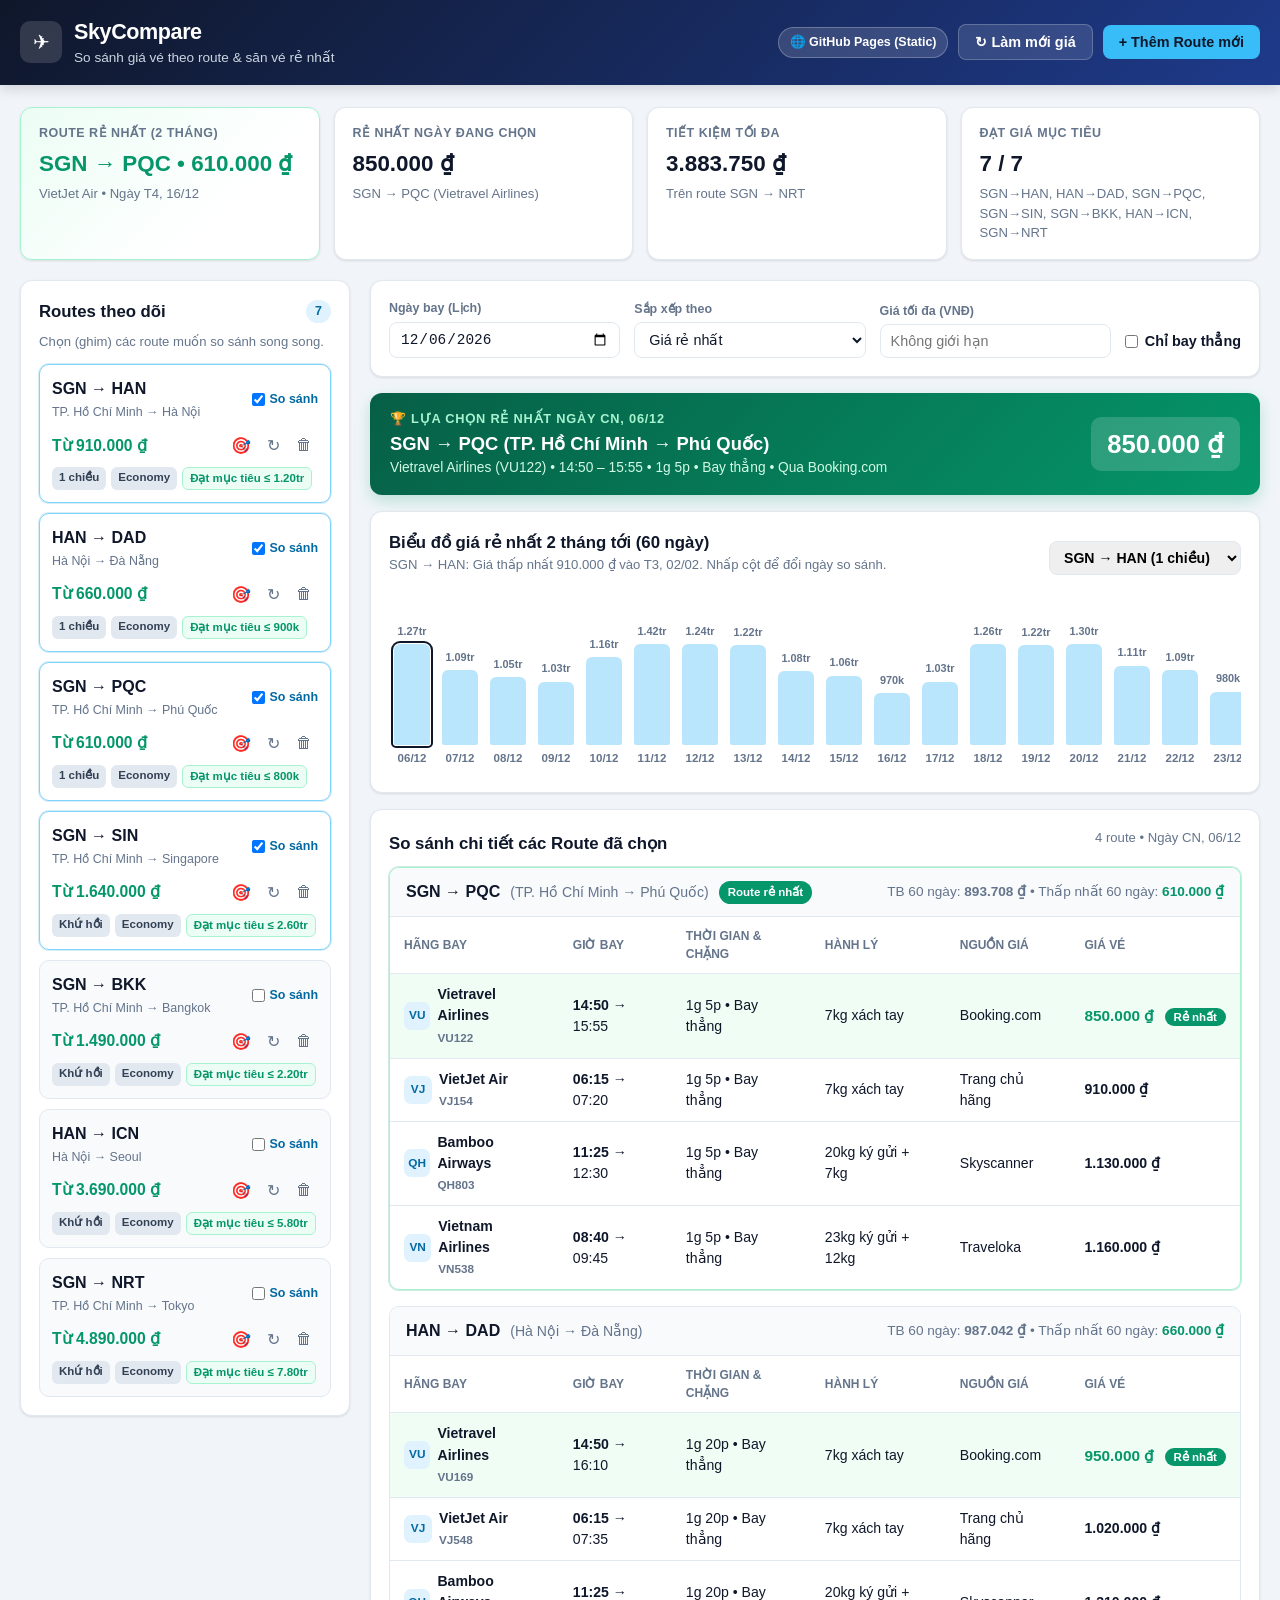
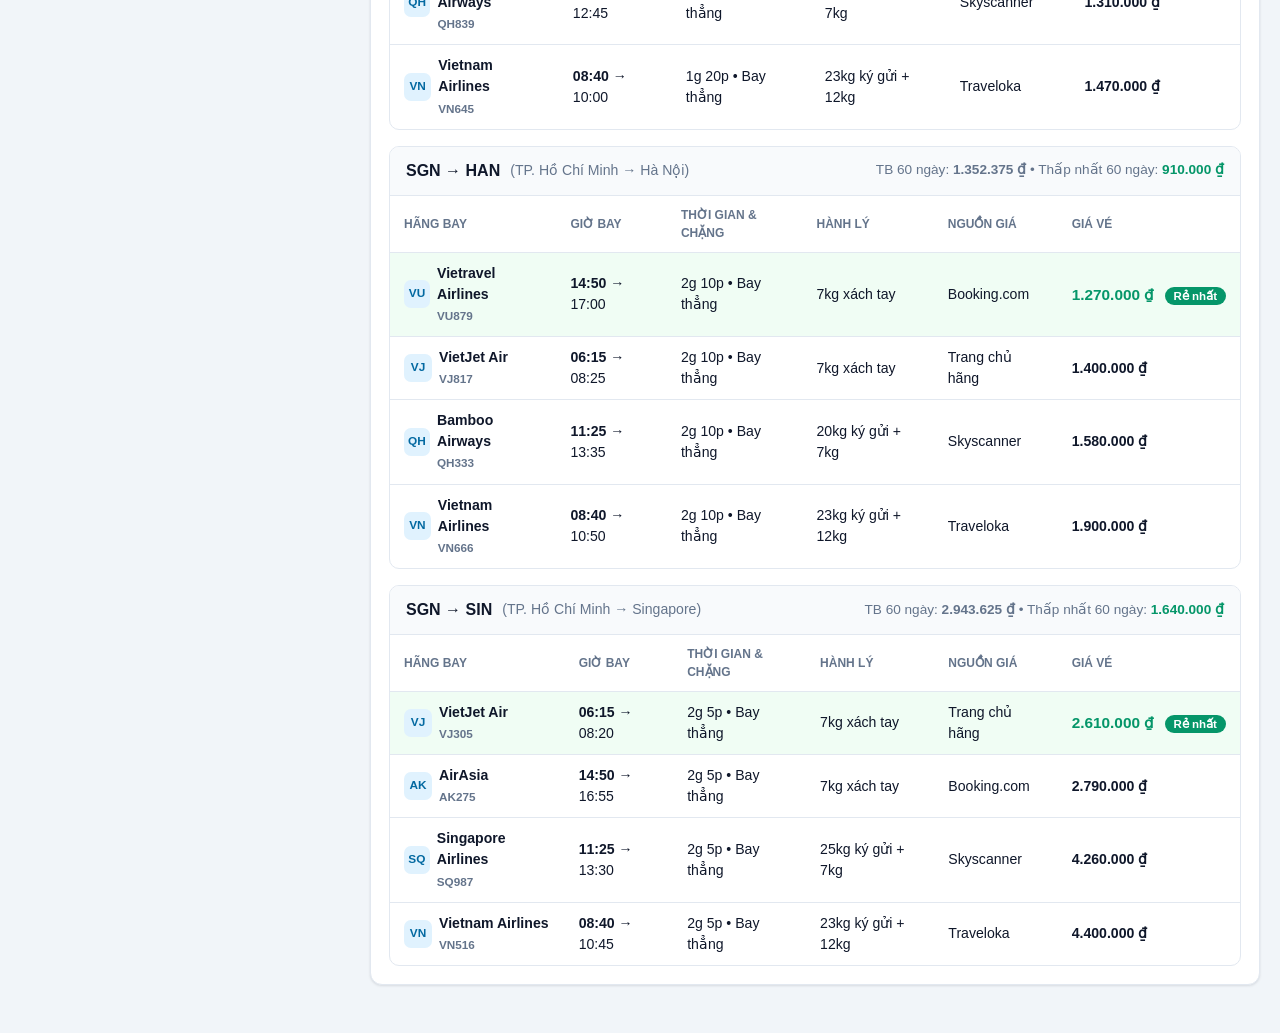
==== docs/index.html @ ad009be5 "Add static client-side fallback engine and docs/ for GitHub Pages" ====
<!DOCTYPE html>
<html lang="vi">
<head>
  <meta charset="UTF-8" />
  <meta name="viewport" content="width=device-width, initial-scale=1.0" />
  <title>SkyCompare — So sánh giá vé máy bay theo Route</title>
  <link rel="stylesheet" href="./styles.css" />
</head>
<body>
  <header class="topbar">
    <div class="container topbar-inner">
      <div class="brand">
        <div class="brand-icon" aria-hidden="true">✈</div>
        <div>
          <h1>SkyCompare</h1>
          <p class="subtitle">So sánh giá vé theo route &amp; săn vé rẻ nhất</p>
        </div>
      </div>
      <div class="topbar-actions">
        <span id="live-status-pill" class="status-pill status-demo" title="Trạng thái nguồn dữ liệu giá vé">🟡 Demo</span>
        <button id="btn-open-settings" class="btn btn-ghost" title="Cấu hình API tra giá trực tuyến (SerpApi / Amadeus)">
          ⚙ API Realtime
        </button>
        <button id="btn-refresh-all" class="btn btn-ghost" title="Cập nhật lại giá mới nhất cho các route đang chọn">
          ↻ Làm mới giá
        </button>
        <button id="btn-open-modal" class="btn btn-primary">
          + Thêm Route mới
        </button>
      </div>
    </div>
  </header>

  <main class="container main-content">
    <!-- KPI Summary -->
    <section class="kpi-grid" aria-label="Tổng quan giá vé">
      <article class="kpi-card kpi-highlight">
        <span class="kpi-label">Route rẻ nhất (2 tháng)</span>
        <strong id="kpi-best-route" class="kpi-value">—</strong>
        <span id="kpi-best-route-sub" class="kpi-sub">Đang tải...</span>
      </article>
      <article class="kpi-card">
        <span class="kpi-label">Rẻ nhất ngày đang chọn</span>
        <strong id="kpi-best-today" class="kpi-value">—</strong>
        <span id="kpi-best-today-sub" class="kpi-sub">—</span>
      </article>
      <article class="kpi-card">
        <span class="kpi-label">Tiết kiệm tối đa</span>
        <strong id="kpi-savings" class="kpi-value">—</strong>
        <span id="kpi-savings-sub" class="kpi-sub">So với giá trung bình</span>
      </article>
      <article class="kpi-card">
        <span class="kpi-label">Đạt giá mục tiêu</span>
        <strong id="kpi-alerts" class="kpi-value">—</strong>
        <span id="kpi-alerts-sub" class="kpi-sub">Route đang có giá tốt</span>
      </article>
    </section>

    <div class="workspace">
      <!-- Sidebar: Tracked Routes -->
      <aside class="sidebar">
        <div class="panel">
          <div class="panel-header">
            <h2>Routes theo dõi</h2>
            <span id="route-count" class="badge">0</span>
          </div>
          <p class="panel-hint">Chọn (ghim) các route muốn so sánh song song.</p>
          <div id="route-list" class="route-list"></div>
        </div>
      </aside>

      <!-- Main Comparison Area -->
      <section class="comparison-area">
        <!-- Filters -->
        <div class="panel filter-bar">
          <div class="filter-group">
            <label for="filter-date">Ngày bay (Lịch)</label>
            <input id="filter-date" type="date" />
          </div>
          <div class="filter-group">
            <label for="filter-sort">Sắp xếp theo</label>
            <select id="filter-sort">
              <option value="price">Giá rẻ nhất</option>
              <option value="duration">Bay nhanh nhất</option>
              <option value="savings">Tiết kiệm nhiều nhất</option>
            </select>
          </div>
          <div class="filter-group">
            <label for="filter-max-price">Giá tối đa (VNĐ)</label>
            <input id="filter-max-price" type="number" step="100000" min="0" placeholder="Không giới hạn" />
          </div>
          <div class="filter-group filter-checkbox">
            <label class="checkbox-label">
              <input id="filter-direct" type="checkbox" />
              <span>Chỉ bay thẳng</span>
            </label>
          </div>
        </div>

        <!-- Cheapest Winner Banner -->
        <div id="winner-banner" class="winner-banner hidden"></div>

        <!-- 60-Day Price Trend Chart -->
        <div class="panel chart-panel">
          <div class="panel-header">
            <div>
              <h2>Biểu đồ giá rẻ nhất 2 tháng tới (60 ngày)</h2>
              <p id="chart-subtitle" class="panel-hint">Nhấp vào từng cột ngày để chuyển nhanh ngày so sánh</p>
            </div>
            <select id="chart-route-select" aria-label="Chọn route cho biểu đồ"></select>
          </div>
          <div id="price-chart" class="price-chart"></div>
        </div>

        <!-- Side-by-Side Comparison Cards / Table -->
        <div class="panel">
          <div class="panel-header">
            <h2>So sánh chi tiết các Route đã chọn</h2>
            <span id="compare-summary" class="panel-hint"></span>
          </div>
          <div id="compare-container" class="compare-container"></div>
        </div>
      </section>
    </div>
  </main>

  <!-- Add Route Modal -->
  <div id="add-route-modal" class="modal-backdrop hidden" role="dialog" aria-modal="true" aria-labelledby="modal-title">
    <div class="modal">
      <div class="modal-header">
        <h3 id="modal-title">Thêm Route bay mới</h3>
        <button id="btn-close-modal" class="icon-btn" aria-label="Đóng">✕</button>
      </div>
      <form id="add-route-form" class="modal-form">
        <div class="form-row">
          <div class="form-field">
            <label for="input-origin">Điểm đi (Tìm hoặc nhập mã IATA)</label>
            <input id="input-origin" list="airports-datalist" placeholder="VD: SGN, HAN, JFK..." required autocomplete="off" />
          </div>
          <div class="form-field">
            <label for="input-destination">Điểm đến (Tìm hoặc nhập mã IATA)</label>
            <input id="input-destination" list="airports-datalist" placeholder="VD: LHR, CDG, NRT..." required autocomplete="off" />
          </div>
        </div>
        <datalist id="airports-datalist"></datalist>
        <p class="panel-hint" style="margin: -4px 0 0 0; font-size: 0.78rem;">
          Hỗ trợ toàn bộ sân bay trên thế giới: gõ tên thành phố/quốc gia để chọn hoặc nhập trực tiếp mã IATA 3 chữ cái bất kỳ (VD: LAX, CDG, DXB, SYD).
        </p>
        <div class="form-row">
          <div class="form-field">
            <label for="input-trip-type">Loại vé</label>
            <select id="input-trip-type">
              <option value="one_way">Một chiều</option>
              <option value="round_trip">Khứ hồi</option>
            </select>
          </div>
          <div class="form-field">
            <label for="input-cabin">Hạng vé</label>
            <select id="input-cabin">
              <option value="Economy">Phổ thông (Economy)</option>
              <option value="Business">Thương gia (Business)</option>
            </select>
          </div>
        </div>
        <div class="form-field">
          <label for="input-target-price">Giá mục tiêu cảnh báo (VNĐ, tuỳ chọn)</label>
          <input id="input-target-price" type="number" step="50000" min="100000" placeholder="VD: 1200000" />
        </div>
        <p id="form-error" class="form-error hidden"></p>
        <div class="modal-actions">
          <button type="button" id="btn-cancel-modal" class="btn btn-secondary">Huỷ</button>
          <button type="submit" class="btn btn-primary">Thêm &amp; So sánh</button>
        </div>
      </form>
    </div>
  </div>

  <!-- API Settings Modal -->
  <div id="settings-modal" class="modal-backdrop hidden" role="dialog" aria-modal="true" aria-labelledby="settings-title">
    <div class="modal">
      <div class="modal-header">
        <h3 id="settings-title">Cài đặt nguồn dữ liệu Realtime</h3>
        <button id="btn-close-settings" class="icon-btn" aria-label="Đóng">✕</button>
      </div>
      <p class="panel-hint" style="margin-bottom:12px">
        Các trang như Booking.com, Traveloka chặn bot trực tiếp bằng Cloudflare/CAPTCHA. Để lấy giá <strong>realtime</strong> ổn định từ nhiều hãng &amp; OTA, bạn có thể gắn API key miễn phí từ <strong>SerpApi (Google Flights)</strong> hoặc <strong>Amadeus</strong>.
      </p>
      <form id="settings-form" class="modal-form">
        <div class="form-field">
          <label for="setting-provider">Chế độ nguồn dữ liệu</label>
          <select id="setting-provider">
            <option value="auto">Tự động (Ưu tiên Live API nếu có key)</option>
            <option value="serpapi">SerpApi — Google Flights (Tổng hợp hãng &amp; OTA)</option>
            <option value="amadeus">Amadeus Self-Service Flight API</option>
            <option value="demo">Dữ liệu mẫu (Offline Demo)</option>
          </select>
        </div>
        <div class="form-field">
          <label for="setting-serpapi-key">SerpApi API Key <small>(lấy miễn phí tại serpapi.com)</small></label>
          <input id="setting-serpapi-key" type="password" placeholder="Nhập SERPAPI_KEY (để trống nếu giữ nguyên)" />
        </div>
        <div class="form-row">
          <div class="form-field">
            <label for="setting-amadeus-id">Amadeus Client ID</label>
            <input id="setting-amadeus-id" type="password" placeholder="AMADEUS_CLIENT_ID" />
          </div>
          <div class="form-field">
            <label for="setting-amadeus-secret">Amadeus Client Secret</label>
            <input id="setting-amadeus-secret" type="password" placeholder="AMADEUS_CLIENT_SECRET" />
          </div>
        </div>
        <div class="form-field">
          <label for="setting-amadeus-env">Môi trường Amadeus</label>
          <select id="setting-amadeus-env">
            <option value="test">Test (Sandbox miễn phí)</option>
            <option value="production">Production</option>
          </select>
        </div>
        <p id="settings-error" class="form-error hidden"></p>
        <div class="modal-actions">
          <button type="button" id="btn-cancel-settings" class="btn btn-secondary">Đóng</button>
          <button type="submit" id="btn-save-settings" class="btn btn-primary">Lưu cấu hình</button>
        </div>
      </form>
    </div>
  </div>

  <div id="toast" class="toast hidden" role="status"></div>
  <script src="./client_engine.js"></script>
  <script src="./app.js"></script>
</body>
</html>
---- docs/styles.css ----
:root {
  --bg: #f1f5f9;
  --surface: #ffffff;
  --surface-alt: #f8fafc;
  --border: #e2e8f0;
  --text: #0f172a;
  --text-muted: #64748b;
  --primary: #0284c7;
  --primary-dark: #0369a1;
  --emerald: #059669;
  --emerald-bg: #ecfdf5;
  --emerald-border: #a7f3d0;
  --amber: #d97706;
  --amber-bg: #fffbeb;
  --danger: #dc2626;
  --radius: 12px;
  --shadow: 0 1px 3px rgba(15, 23, 42, 0.08), 0 1px 2px rgba(15, 23, 42, 0.04);
}

* {
  box-sizing: border-box;
  margin: 0;
  padding: 0;
}

body {
  font-family: -apple-system, BlinkMacSystemFont, "Segoe UI", Roboto, "Helvetica Neue", Arial, sans-serif;
  background: var(--bg);
  color: var(--text);
  line-height: 1.5;
}

.container {
  max-width: 1360px;
  margin: 0 auto;
  padding: 0 20px;
}

/* Topbar */
.topbar {
  background: linear-gradient(135deg, #0f172a 0%, #1e3a8a 100%);
  color: #fff;
  padding: 16px 0;
  box-shadow: 0 4px 12px rgba(15, 23, 42, 0.15);
}

.topbar-inner {
  display: flex;
  align-items: center;
  justify-content: space-between;
  gap: 16px;
  flex-wrap: wrap;
}

.brand {
  display: flex;
  align-items: center;
  gap: 12px;
}

.brand-icon {
  width: 42px;
  height: 42px;
  border-radius: 10px;
  background: rgba(255, 255, 255, 0.14);
  display: grid;
  place-items: center;
  font-size: 20px;
}

.brand h1 {
  font-size: 1.35rem;
  font-weight: 700;
  letter-spacing: -0.02em;
}

.subtitle {
  font-size: 0.85rem;
  color: #cbd5e1;
}

.topbar-actions {
  display: flex;
  gap: 10px;
  align-items: center;
  flex-wrap: wrap;
}

.status-pill {
  font-size: 0.78rem;
  font-weight: 700;
  padding: 5px 11px;
  border-radius: 999px;
  background: rgba(255, 255, 255, 0.14);
  color: #fff;
  border: 1px solid rgba(255, 255, 255, 0.25);
}

.status-pill.status-live {
  background: rgba(16, 185, 129, 0.22);
  border-color: #34d399;
  color: #a7f3d0;
}

.tag-live {
  background: #dcfce7;
  color: #166534;
  border: 1px solid #86efac;
}

/* Buttons */
.btn {
  border: none;
  border-radius: 8px;
  padding: 9px 16px;
  font-size: 0.9rem;
  font-weight: 600;
  cursor: pointer;
  transition: transform 0.1s ease, background 0.15s ease, opacity 0.15s ease;
  display: inline-flex;
  align-items: center;
  gap: 6px;
}

.btn:active {
  transform: scale(0.98);
}

.btn-primary {
  background: #38bdf8;
  color: #0f172a;
}

.btn-primary:hover {
  background: #7dd3fc;
}

.btn-ghost {
  background: rgba(255, 255, 255, 0.12);
  color: #fff;
  border: 1px solid rgba(255, 255, 255, 0.22);
}

.btn-ghost:hover {
  background: rgba(255, 255, 255, 0.2);
}

.btn-secondary {
  background: var(--surface-alt);
  color: var(--text);
  border: 1px solid var(--border);
}

.btn-secondary:hover {
  background: var(--border);
}

.icon-btn {
  background: transparent;
  border: none;
  cursor: pointer;
  color: var(--text-muted);
  font-size: 1rem;
  padding: 4px 6px;
  border-radius: 6px;
}

.icon-btn:hover {
  background: var(--surface-alt);
  color: var(--text);
}

/* Main Content */
.main-content {
  padding-top: 22px;
  padding-bottom: 48px;
}

/* KPI Grid */
.kpi-grid {
  display: grid;
  grid-template-columns: repeat(4, minmax(0, 1fr));
  gap: 14px;
  margin-bottom: 20px;
}

.kpi-card {
  background: var(--surface);
  border: 1px solid var(--border);
  border-radius: var(--radius);
  padding: 16px 18px;
  box-shadow: var(--shadow);
  display: flex;
  flex-direction: column;
  gap: 4px;
}

.kpi-highlight {
  background: linear-gradient(135deg, #ecfdf5 0%, #ffffff 70%);
  border-color: var(--emerald-border);
}

.kpi-label {
  font-size: 0.78rem;
  font-weight: 600;
  text-transform: uppercase;
  letter-spacing: 0.04em;
  color: var(--text-muted);
}

.kpi-value {
  font-size: 1.4rem;
  font-weight: 700;
  color: var(--text);
}

.kpi-highlight .kpi-value {
  color: var(--emerald);
}

.kpi-sub {
  font-size: 0.82rem;
  color: var(--text-muted);
}

/* Workspace Layout */
.workspace {
  display: grid;
  grid-template-columns: 330px minmax(0, 1fr);
  gap: 20px;
  align-items: start;
}

.panel {
  background: var(--surface);
  border: 1px solid var(--border);
  border-radius: var(--radius);
  padding: 18px;
  box-shadow: var(--shadow);
}

.panel-header {
  display: flex;
  align-items: center;
  justify-content: space-between;
  gap: 10px;
  margin-bottom: 8px;
}

.panel-header h2 {
  font-size: 1.05rem;
  font-weight: 700;
}

.panel-hint {
  font-size: 0.82rem;
  color: var(--text-muted);
  margin-bottom: 12px;
}

.badge {
  background: #e0f2fe;
  color: var(--primary-dark);
  font-size: 0.78rem;
  font-weight: 700;
  padding: 2px 9px;
  border-radius: 999px;
}

/* Sidebar Route List */
.route-list {
  display: flex;
  flex-direction: column;
  gap: 10px;
}

.route-card {
  border: 1px solid var(--border);
  border-radius: 10px;
  padding: 12px;
  background: var(--surface-alt);
  transition: border-color 0.15s ease, background 0.15s ease;
}

.route-card.pinned {
  background: #ffffff;
  border-color: #7dd3fc;
  box-shadow: 0 0 0 1px rgba(2, 132, 199, 0.15);
}

.route-card-top {
  display: flex;
  align-items: center;
  justify-content: space-between;
  gap: 8px;
}

.route-code {
  font-weight: 700;
  font-size: 1rem;
  display: flex;
  align-items: center;
  gap: 6px;
}

.route-cities {
  font-size: 0.78rem;
  color: var(--text-muted);
  margin-top: 2px;
}

.route-meta {
  display: flex;
  align-items: center;
  justify-content: space-between;
  margin-top: 10px;
  gap: 8px;
}

.route-price {
  font-weight: 700;
  color: var(--emerald);
  font-size: 0.98rem;
}

.route-tags {
  display: flex;
  flex-wrap: wrap;
  gap: 5px;
  margin-top: 8px;
}

.tag {
  font-size: 0.72rem;
  padding: 2px 7px;
  border-radius: 6px;
  background: #e2e8f0;
  color: #334155;
  font-weight: 600;
}

.tag-alert {
  background: var(--emerald-bg);
  color: var(--emerald);
  border: 1px solid var(--emerald-border);
}

.route-actions {
  display: flex;
  align-items: center;
  gap: 4px;
}

.pin-toggle {
  display: inline-flex;
  align-items: center;
  gap: 5px;
  font-size: 0.78rem;
  font-weight: 600;
  color: var(--primary-dark);
  cursor: pointer;
}

/* Filter Bar */
.comparison-area {
  display: flex;
  flex-direction: column;
  gap: 16px;
}

.filter-bar {
  display: flex;
  flex-wrap: wrap;
  gap: 14px;
  align-items: flex-end;
}

.filter-group {
  display: flex;
  flex-direction: column;
  gap: 4px;
  min-width: 160px;
  flex: 1;
}

.filter-group label {
  font-size: 0.78rem;
  font-weight: 600;
  color: var(--text-muted);
}

.filter-group select,
.filter-group input[type="number"],
.filter-group input[type="date"],
.form-field select,
.form-field input {
  padding: 8px 10px;
  border: 1px solid var(--border);
  border-radius: 8px;
  font-size: 0.9rem;
  background: #fff;
  color: var(--text);
}

.filter-checkbox {
  flex: 0 0 auto;
  min-width: auto;
  justify-content: flex-end;
  padding-bottom: 6px;
}

.checkbox-label {
  display: inline-flex;
  align-items: center;
  gap: 7px;
  cursor: pointer;
  font-size: 0.9rem !important;
  color: var(--text) !important;
}

/* Winner Banner */
.winner-banner {
  background: linear-gradient(135deg, #065f46 0%, #059669 100%);
  color: #fff;
  border-radius: var(--radius);
  padding: 16px 20px;
  display: flex;
  align-items: center;
  justify-content: space-between;
  gap: 16px;
  flex-wrap: wrap;
  box-shadow: 0 6px 16px rgba(5, 150, 105, 0.22);
}

.winner-title {
  font-size: 0.8rem;
  text-transform: uppercase;
  letter-spacing: 0.06em;
  color: #a7f3d0;
  font-weight: 700;
}

.winner-main {
  font-size: 1.15rem;
  font-weight: 700;
  margin-top: 2px;
}

.winner-details {
  font-size: 0.86rem;
  color: #d1fae5;
}

.winner-price {
  font-size: 1.6rem;
  font-weight: 800;
  background: rgba(255, 255, 255, 0.16);
  padding: 8px 16px;
  border-radius: 10px;
}

/* Chart */
.chart-panel .panel-header {
  margin-bottom: 12px;
}

#chart-route-select {
  padding: 7px 10px;
  border-radius: 8px;
  border: 1px solid var(--border);
  font-size: 0.88rem;
  font-weight: 600;
}

.price-chart {
  width: 100%;
  overflow-x: auto;
}

.chart-bars {
  display: grid;
  grid-auto-flow: column;
  grid-auto-columns: minmax(42px, 1fr);
  gap: 6px;
  align-items: end;
  height: 175px;
  padding: 24px 2px 6px 2px;
}

.chart-col {
  display: flex;
  flex-direction: column;
  align-items: center;
  justify-content: flex-end;
  height: 100%;
  cursor: pointer;
  gap: 5px;
}

.chart-bar-price {
  font-size: 0.68rem;
  font-weight: 600;
  color: var(--text-muted);
}

.chart-bar {
  width: 100%;
  max-width: 36px;
  border-radius: 6px 6px 2px 2px;
  background: #bae6fd;
  transition: background 0.15s ease, transform 0.15s ease;
  min-height: 10px;
}

.chart-col:hover .chart-bar {
  background: var(--primary);
  transform: translateY(-2px);
}

.chart-col.cheapest .chart-bar {
  background: var(--emerald);
}

.chart-col.cheapest .chart-bar-price {
  color: var(--emerald);
  font-weight: 700;
}

.chart-col.active .chart-bar {
  outline: 2px solid #0f172a;
  outline-offset: 1px;
}

.chart-date {
  font-size: 0.72rem;
  color: var(--text-muted);
  font-weight: 600;
}

/* Comparison Cards */
.compare-container {
  display: flex;
  flex-direction: column;
  gap: 16px;
}

.compare-route-block {
  border: 1px solid var(--border);
  border-radius: 10px;
  overflow: hidden;
}

.compare-route-block.is-cheapest {
  border-color: var(--emerald-border);
  box-shadow: 0 0 0 1px rgba(5, 150, 105, 0.2);
}

.compare-route-header {
  background: var(--surface-alt);
  padding: 12px 16px;
  display: flex;
  align-items: center;
  justify-content: space-between;
  gap: 12px;
  flex-wrap: wrap;
  border-bottom: 1px solid var(--border);
}

.compare-route-title {
  display: flex;
  align-items: center;
  gap: 10px;
  font-weight: 700;
  font-size: 1rem;
}

.pill-cheapest {
  background: var(--emerald);
  color: #fff;
  font-size: 0.72rem;
  font-weight: 700;
  padding: 3px 9px;
  border-radius: 999px;
}

.quotes-table {
  width: 100%;
  border-collapse: collapse;
  font-size: 0.88rem;
}

.quotes-table th,
.quotes-table td {
  padding: 10px 14px;
  text-align: left;
  border-bottom: 1px solid var(--border);
}

.quotes-table th {
  font-size: 0.75rem;
  text-transform: uppercase;
  color: var(--text-muted);
  background: #fff;
}

.quotes-table tr:last-child td {
  border-bottom: none;
}

.quotes-table tr.best-row {
  background: #f0fdf4;
}

.airline-pill {
  display: inline-flex;
  align-items: center;
  gap: 7px;
  font-weight: 600;
}

.airline-code {
  display: inline-grid;
  place-items: center;
  width: 28px;
  height: 28px;
  border-radius: 7px;
  background: #e0f2fe;
  color: var(--primary-dark);
  font-size: 0.74rem;
  font-weight: 800;
}

.price-cell {
  font-weight: 700;
  color: var(--text);
  white-space: nowrap;
}

.best-row .price-cell {
  color: var(--emerald);
  font-size: 0.96rem;
}

.empty-state {
  text-align: center;
  padding: 36px 20px;
  color: var(--text-muted);
}

/* Modal */
.modal-backdrop {
  position: fixed;
  inset: 0;
  background: rgba(15, 23, 42, 0.55);
  display: grid;
  place-items: center;
  padding: 16px;
  z-index: 50;
}

.modal {
  background: #fff;
  border-radius: 14px;
  width: 100%;
  max-width: 480px;
  padding: 20px 22px;
  box-shadow: 0 20px 40px rgba(15, 23, 42, 0.25);
}

.modal-header {
  display: flex;
  align-items: center;
  justify-content: space-between;
  margin-bottom: 14px;
}

.modal-form {
  display: flex;
  flex-direction: column;
  gap: 14px;
}

.form-row {
  display: grid;
  grid-template-columns: 1fr 1fr;
  gap: 12px;
}

.form-field {
  display: flex;
  flex-direction: column;
  gap: 5px;
}

.form-field label {
  font-size: 0.82rem;
  font-weight: 600;
  color: var(--text-muted);
}

.form-error {
  color: var(--danger);
  font-size: 0.84rem;
  font-weight: 600;
}

.modal-actions {
  display: flex;
  justify-content: flex-end;
  gap: 10px;
  margin-top: 4px;
}

.hidden {
  display: none !important;
}

/* Toast */
.toast {
  position: fixed;
  bottom: 20px;
  right: 20px;
  background: #0f172a;
  color: #fff;
  padding: 10px 16px;
  border-radius: 10px;
  font-size: 0.88rem;
  font-weight: 600;
  box-shadow: 0 10px 24px rgba(15, 23, 42, 0.25);
  z-index: 60;
}

@media (max-width: 980px) {
  .kpi-grid {
    grid-template-columns: repeat(2, minmax(0, 1fr));
  }
  .workspace {
    grid-template-columns: 1fr;
  }
}

@media (max-width: 600px) {
  .kpi-grid {
    grid-template-columns: 1fr;
  }
  .form-row {
    grid-template-columns: 1fr;
  }
}
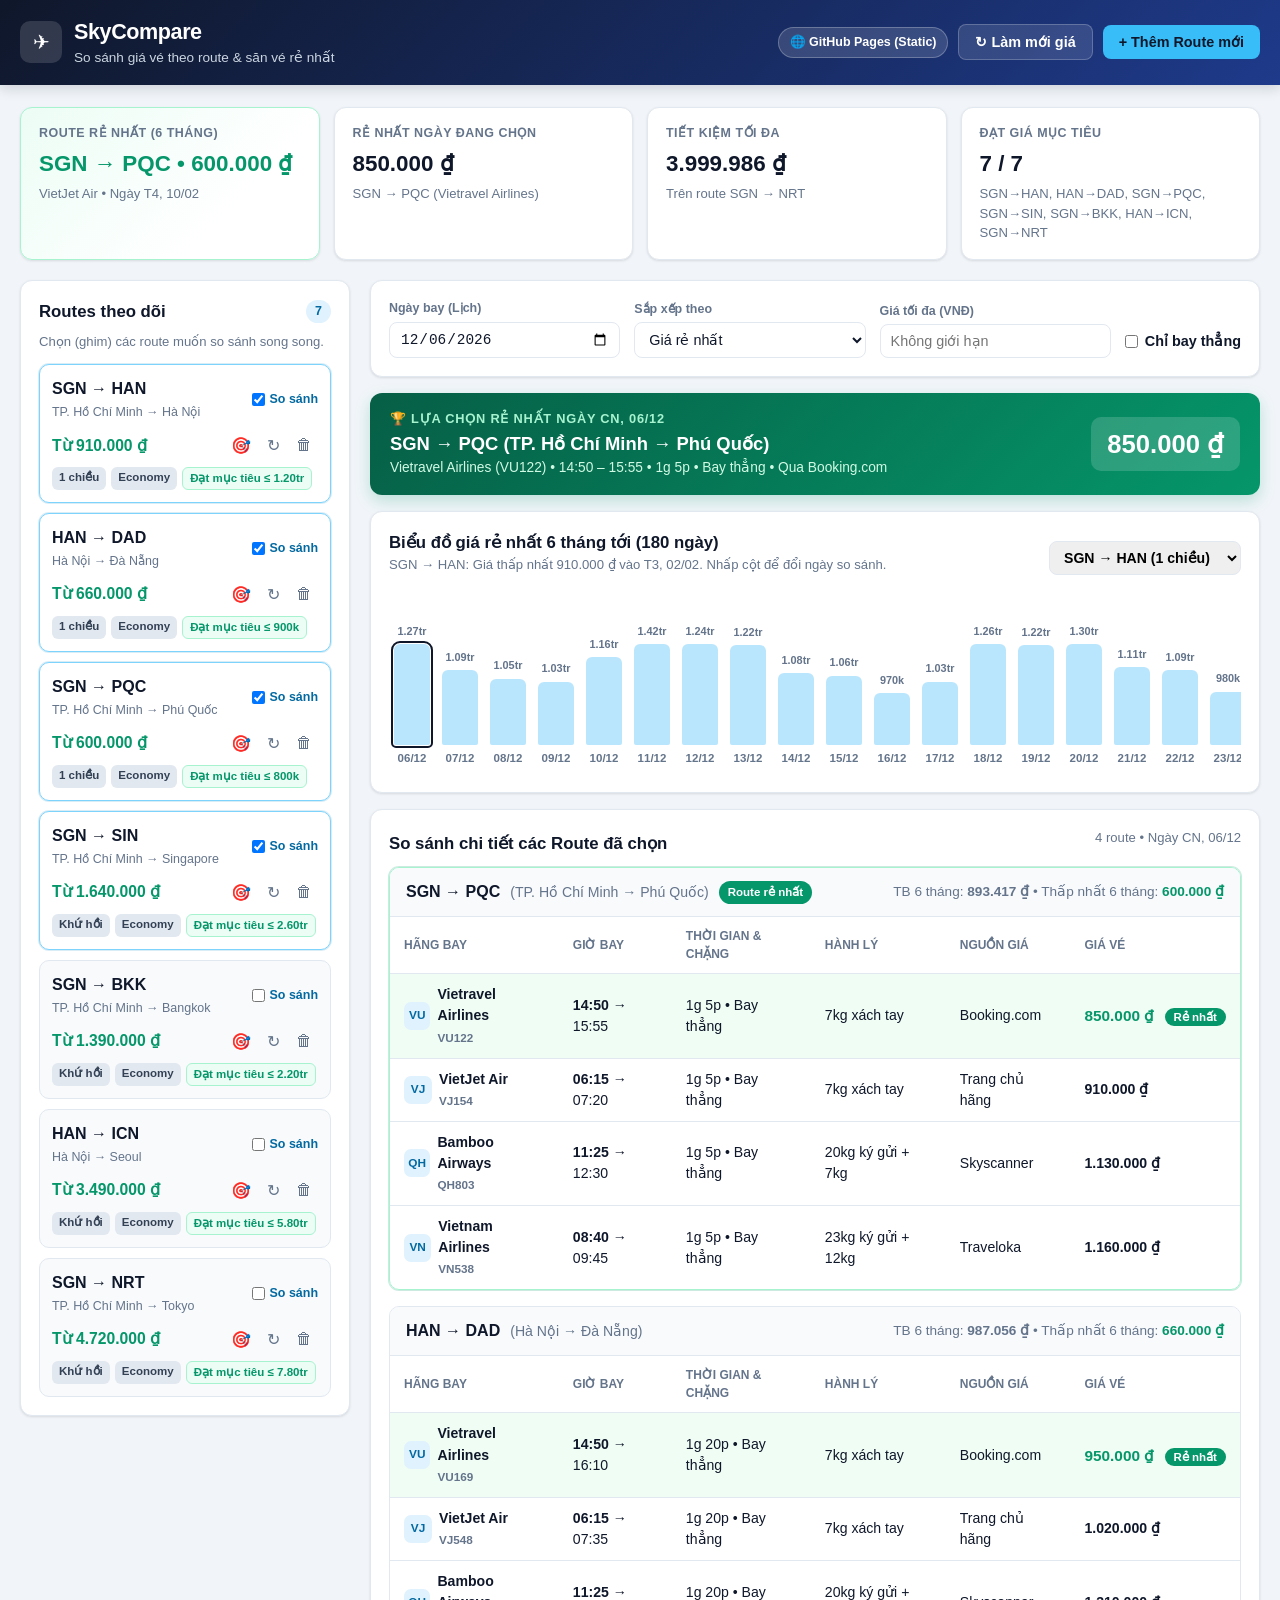
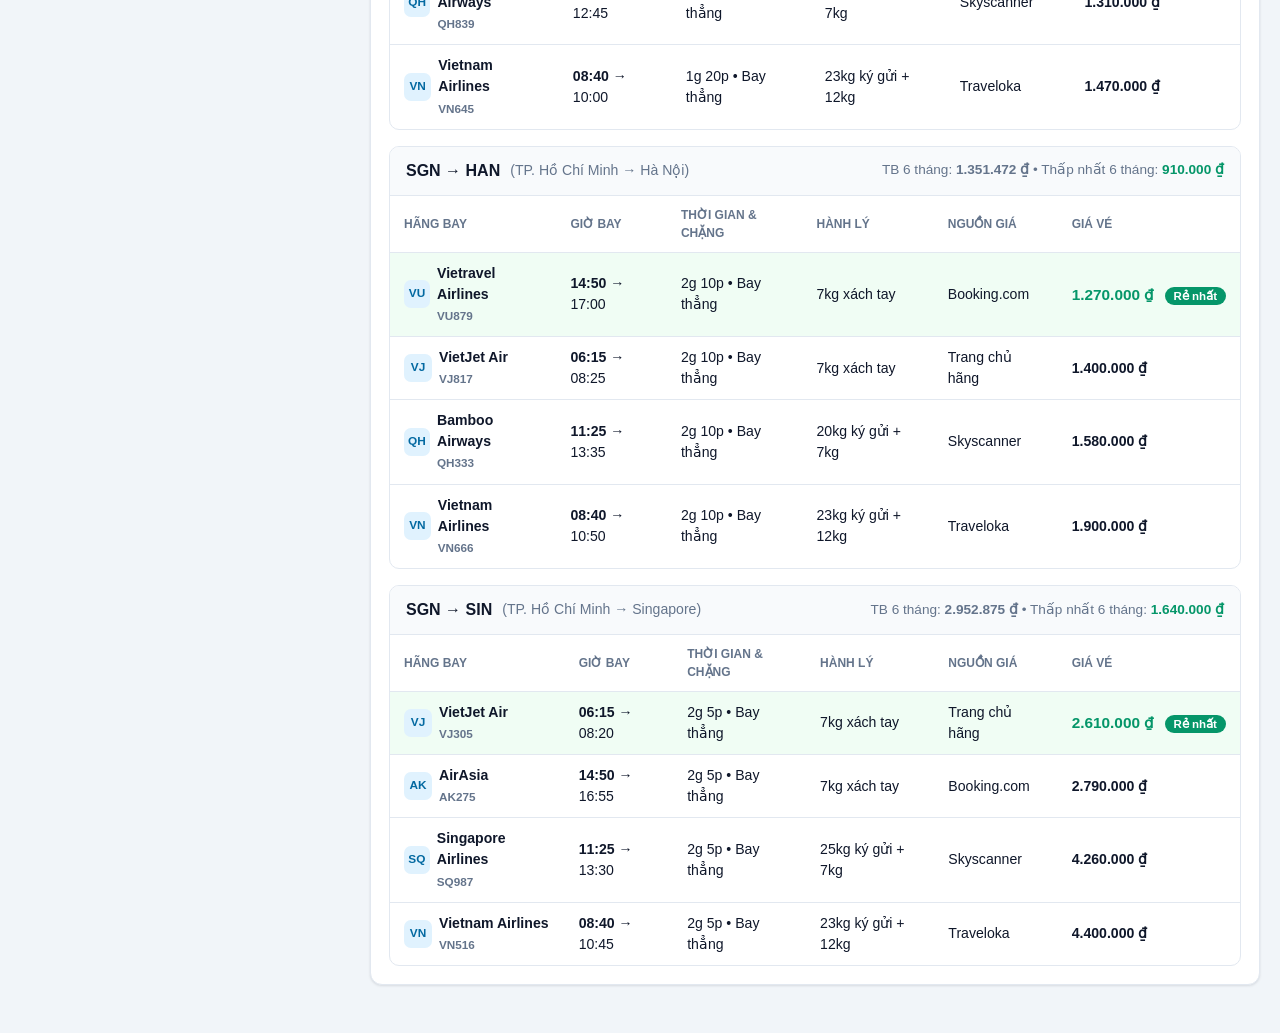
==== commit 7506face: "Extend flight price preview horizon to 6 months (180 days)" ====
--- a/docs/index.html
+++ b/docs/index.html
@@ -35,7 +35,7 @@
     <!-- KPI Summary -->
     <section class="kpi-grid" aria-label="Tổng quan giá vé">
       <article class="kpi-card kpi-highlight">
-        <span class="kpi-label">Route rẻ nhất (2 tháng)</span>
+        <span class="kpi-label">Route rẻ nhất (6 tháng)</span>
         <strong id="kpi-best-route" class="kpi-value">—</strong>
         <span id="kpi-best-route-sub" class="kpi-sub">Đang tải...</span>
       </article>
@@ -104,7 +104,7 @@
         <div class="panel chart-panel">
           <div class="panel-header">
             <div>
-              <h2>Biểu đồ giá rẻ nhất 2 tháng tới (60 ngày)</h2>
+              <h2>Biểu đồ giá rẻ nhất 6 tháng tới (180 ngày)</h2>
               <p id="chart-subtitle" class="panel-hint">Nhấp vào từng cột ngày để chuyển nhanh ngày so sánh</p>
             </div>
             <select id="chart-route-select" aria-label="Chọn route cho biểu đồ"></select>
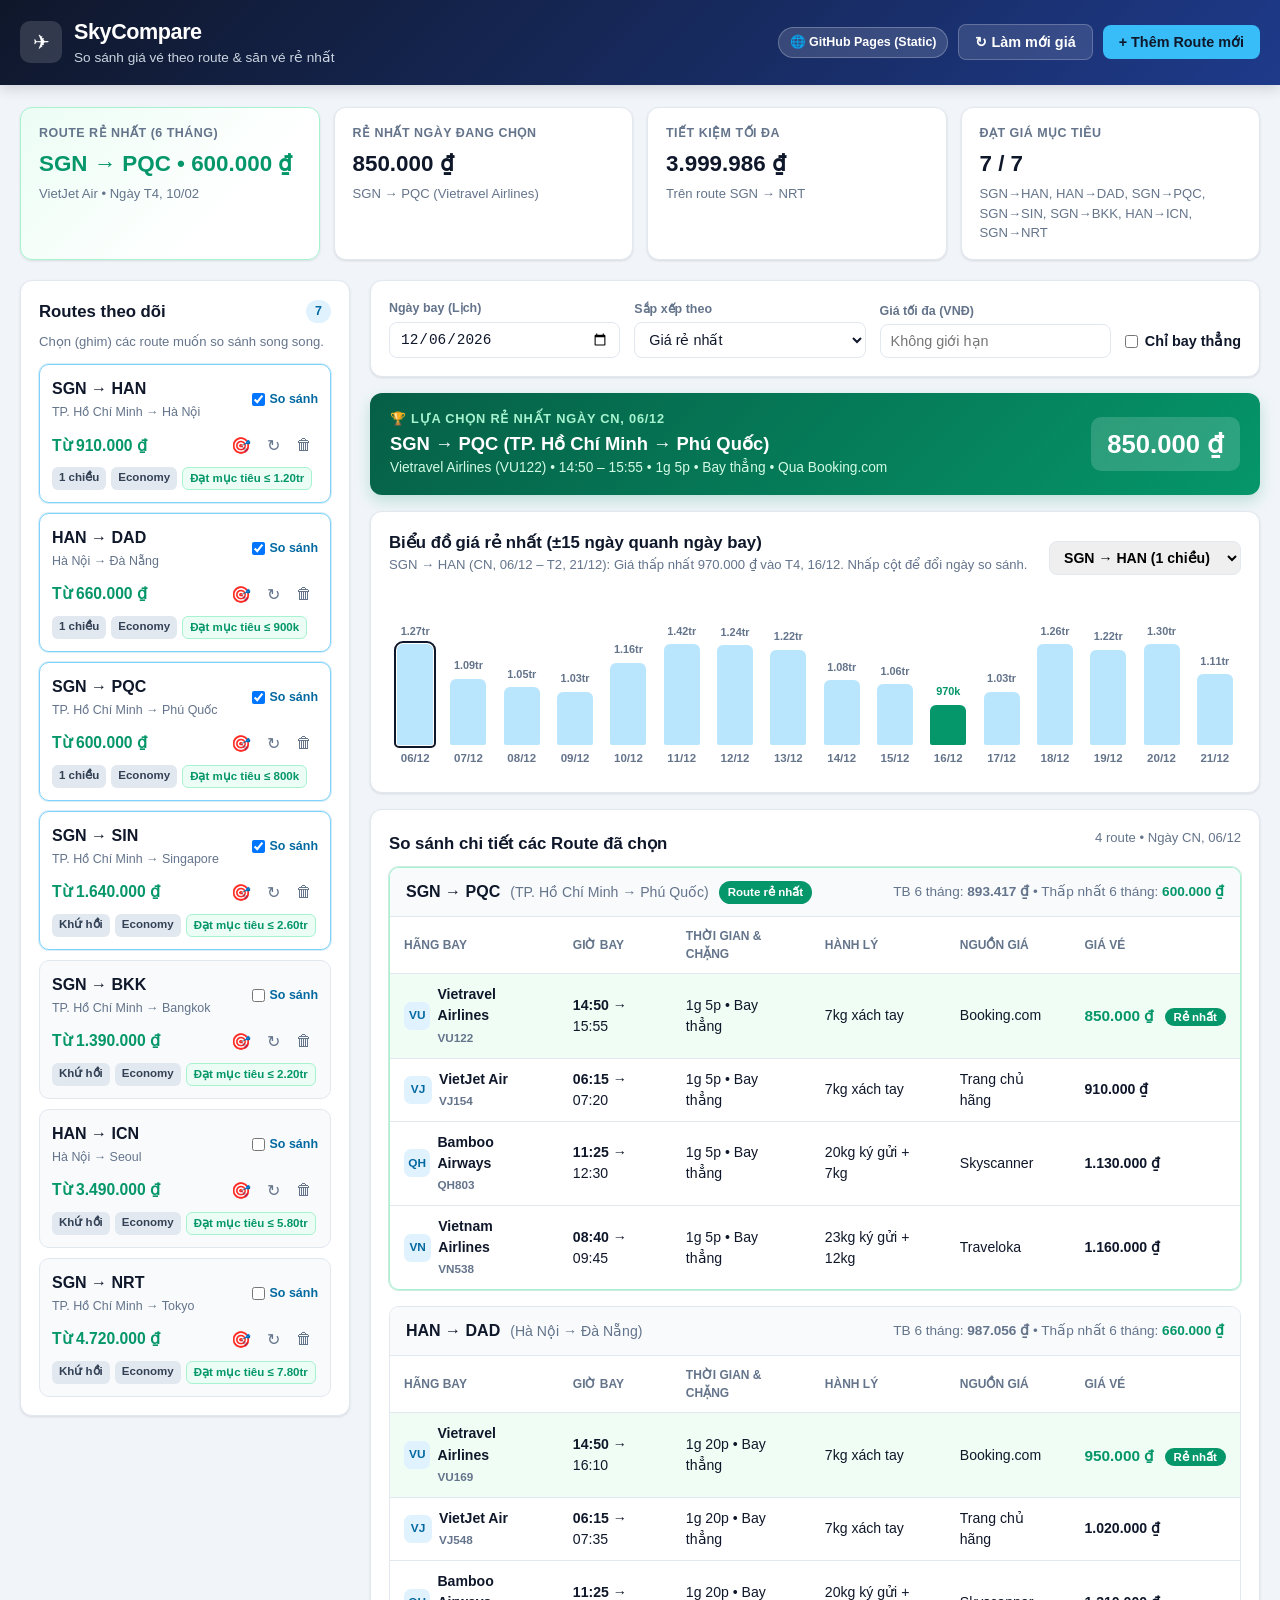
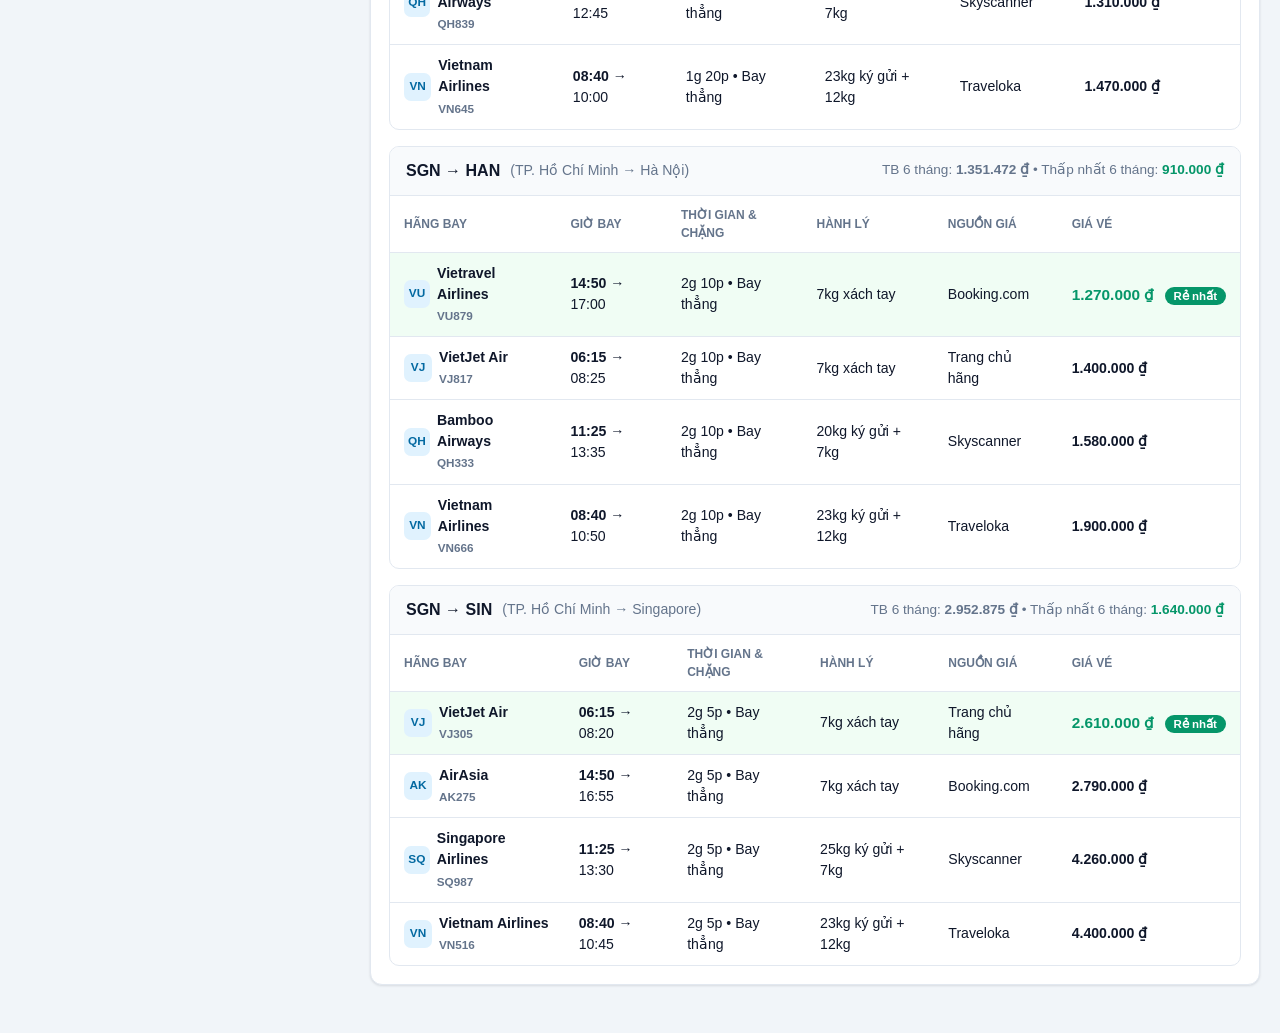
==== commit f2eb701b: "Show ±15 days around selected flight date in price chart" ====
--- a/docs/index.html
+++ b/docs/index.html
@@ -104,7 +104,7 @@
         <div class="panel chart-panel">
           <div class="panel-header">
             <div>
-              <h2>Biểu đồ giá rẻ nhất 6 tháng tới (180 ngày)</h2>
+              <h2>Biểu đồ giá rẻ nhất (±15 ngày quanh ngày bay)</h2>
               <p id="chart-subtitle" class="panel-hint">Nhấp vào từng cột ngày để chuyển nhanh ngày so sánh</p>
             </div>
             <select id="chart-route-select" aria-label="Chọn route cho biểu đồ"></select>
--- a/docs/styles.css
+++ b/docs/styles.css
@@ -480,8 +480,8 @@
 .chart-bars {
   display: grid;
   grid-auto-flow: column;
-  grid-auto-columns: minmax(42px, 1fr);
-  gap: 6px;
+  grid-auto-columns: minmax(34px, 1fr);
+  gap: 5px;
   align-items: end;
   height: 175px;
   padding: 24px 2px 6px 2px;
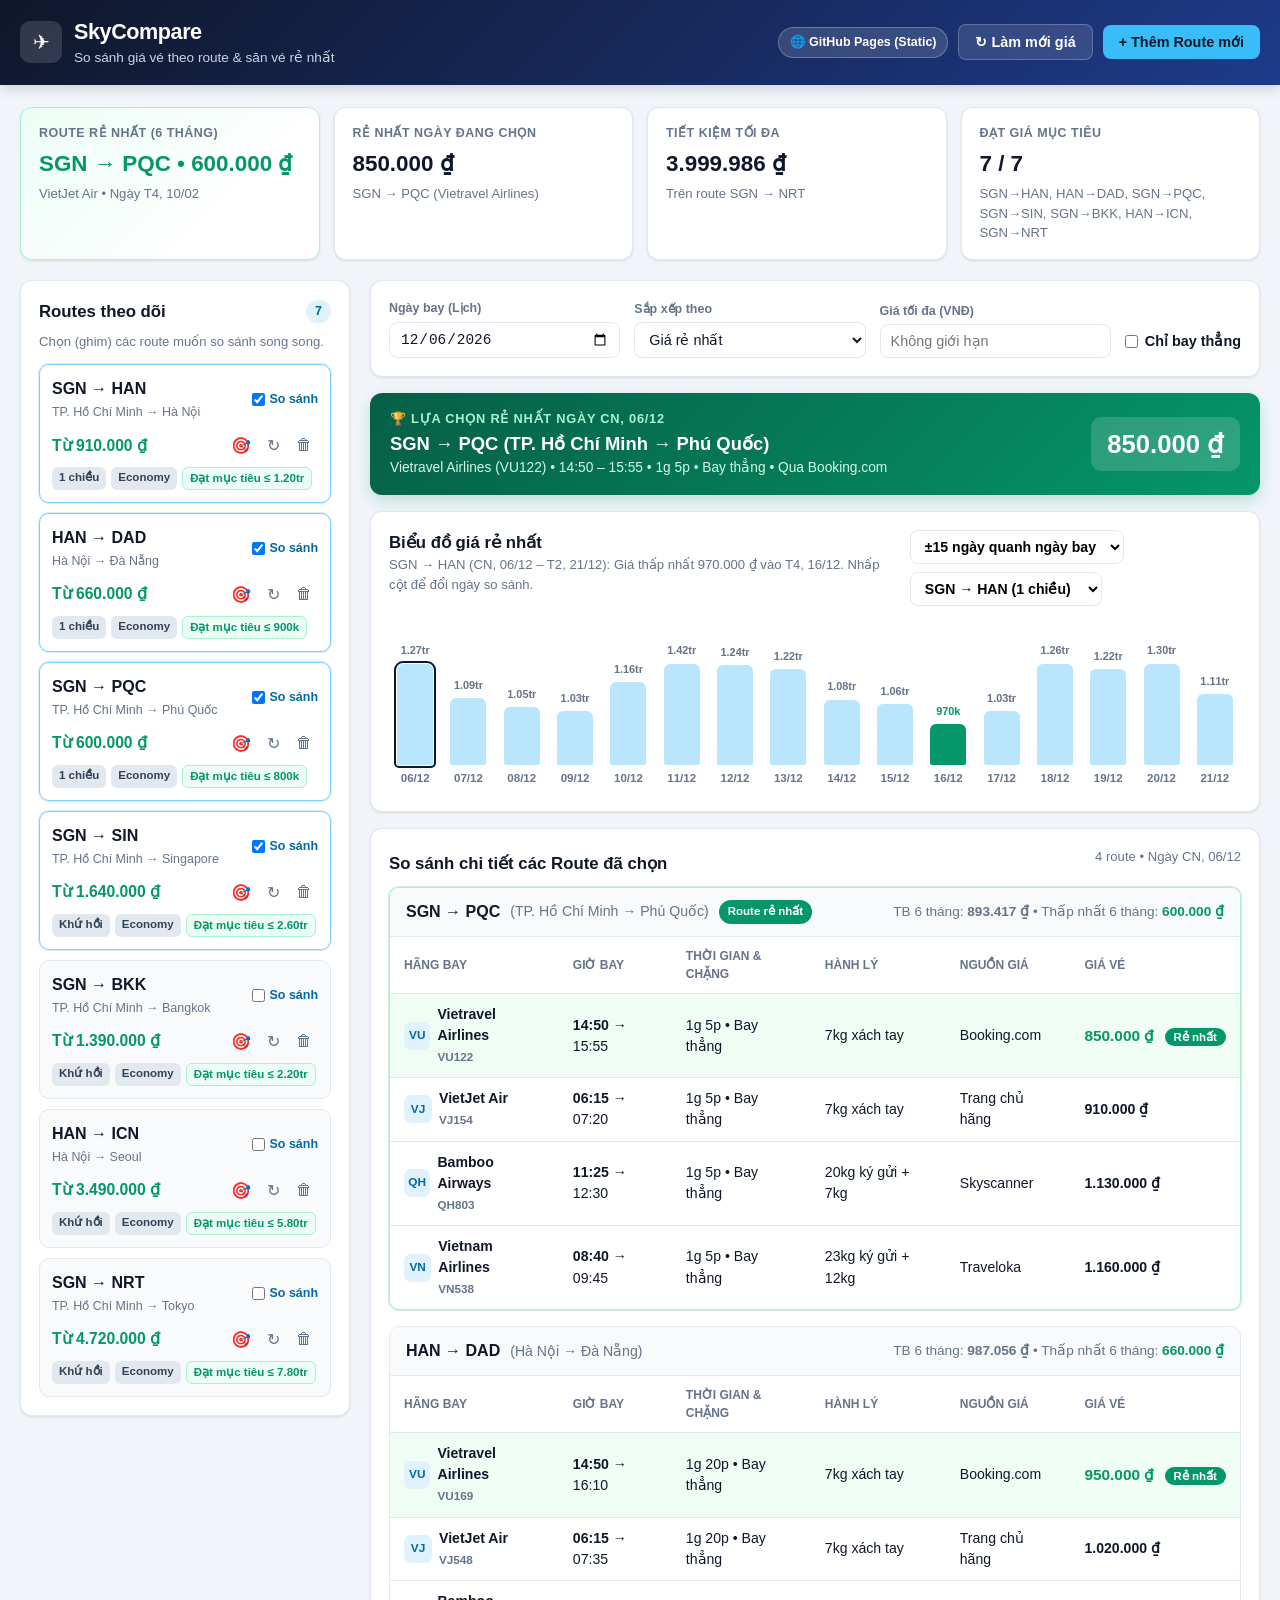
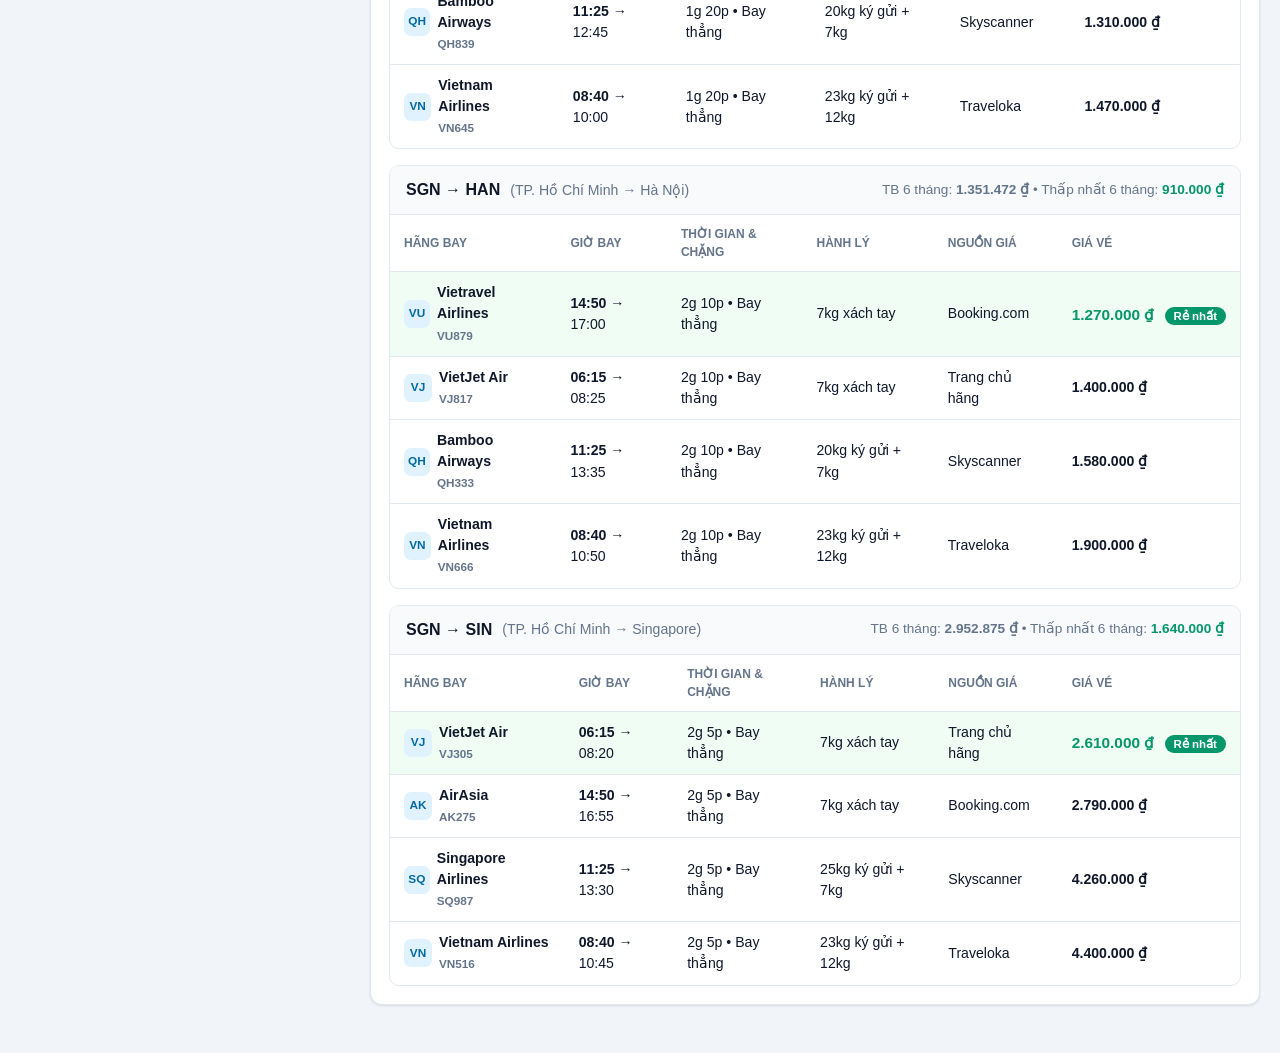
==== commit 62467f2d: "Add monthly chart view for all months of the year" ====
--- a/docs/index.html
+++ b/docs/index.html
@@ -100,14 +100,17 @@
         <!-- Cheapest Winner Banner -->
         <div id="winner-banner" class="winner-banner hidden"></div>
 
-        <!-- 60-Day Price Trend Chart -->
+        <!-- Dynamic Price Trend Chart (Monthly or ±15 Days) -->
         <div class="panel chart-panel">
           <div class="panel-header">
             <div>
-              <h2>Biểu đồ giá rẻ nhất (±15 ngày quanh ngày bay)</h2>
+              <h2>Biểu đồ giá rẻ nhất</h2>
               <p id="chart-subtitle" class="panel-hint">Nhấp vào từng cột ngày để chuyển nhanh ngày so sánh</p>
             </div>
-            <select id="chart-route-select" aria-label="Chọn route cho biểu đồ"></select>
+            <div style="display:flex;gap:8px;flex-wrap:wrap;">
+              <select id="chart-month-select" aria-label="Chọn tháng xem biểu đồ"></select>
+              <select id="chart-route-select" aria-label="Chọn route cho biểu đồ"></select>
+            </div>
           </div>
           <div id="price-chart" class="price-chart"></div>
         </div>
--- a/docs/styles.css
+++ b/docs/styles.css
@@ -464,12 +464,14 @@
   margin-bottom: 12px;
 }
 
-#chart-route-select {
+#chart-route-select,
+#chart-month-select {
   padding: 7px 10px;
   border-radius: 8px;
   border: 1px solid var(--border);
   font-size: 0.88rem;
   font-weight: 600;
+  background: #fff;
 }
 
 .price-chart {
